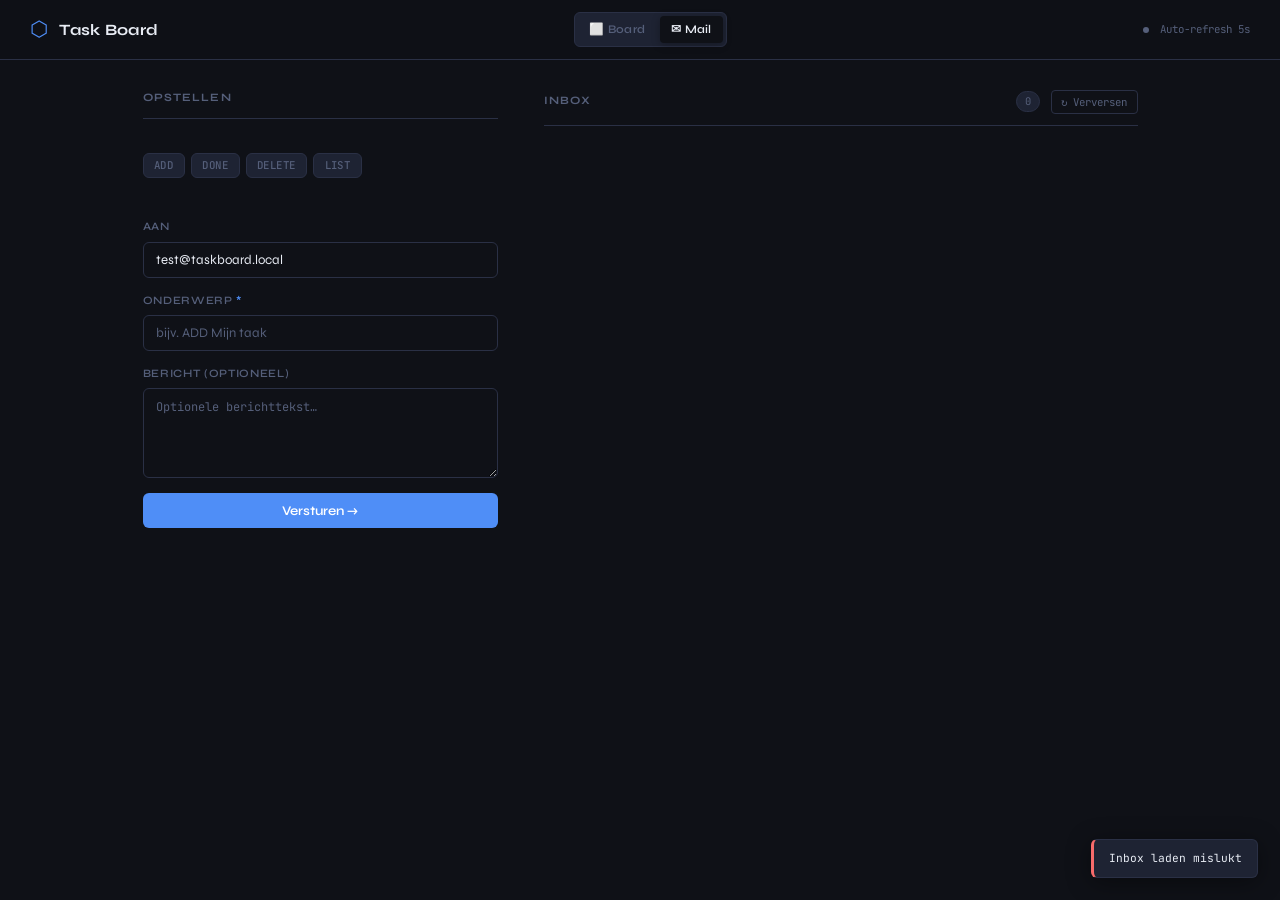
==== frontend/mail.html @ ac13104e "Email API + Email frontend - Adding email endpoint to get tasks and give commands. - Adding email fr" ====
<!DOCTYPE html>
<html lang="nl">

<head>
    <meta charset="UTF-8" />
    <meta name="viewport" content="width=device-width, initial-scale=1.0" />
    <title>Task Board - Mail</title>
    <link rel="preconnect" href="https://fonts.googleapis.com" />
    <link rel="preconnect" href="https://fonts.gstatic.com" crossorigin />
    <link
        href="https://fonts.googleapis.com/css2?family=Syne:wght@400;600;700;800&family=JetBrains+Mono:wght@400;500&display=swap"
        rel="stylesheet" />
    <link rel="stylesheet" href="style.css" />
    <style>
        /* ===========================
       Nav
       =========================== */
        .nav {
            display: flex;
            align-items: center;
            gap: 0.25rem;
            background: var(--surface-2);
            border: 1px solid var(--border);
            border-radius: var(--radius-sm);
            padding: 0.2rem;
        }

        .nav-link {
            display: inline-flex;
            align-items: center;
            gap: 0.4rem;
            padding: 0.3rem 0.75rem;
            border-radius: 4px;
            font-family: var(--font-ui);
            font-size: 0.78rem;
            font-weight: 600;
            color: var(--text-3);
            text-decoration: none;
            transition: background var(--transition), color var(--transition);
            letter-spacing: 0.02em;
        }

        .nav-link:hover {
            color: var(--text-2);
            background: var(--surface);
        }

        .nav-link.active {
            background: var(--bg);
            color: var(--text);
            box-shadow: var(--shadow-sm);
        }

        /* ===========================
       Mail layout (two-column)
       =========================== */
        .mail-layout {
            display: grid;
            grid-template-columns: 400px 1px 1fr;
            gap: 0;
            max-width: 1100px;
            margin: 0 auto;
            padding: 2rem 2rem 4rem;
            min-height: calc(100vh - 60px);
        }

        /* ===========================
       Panel (shared)
       =========================== */
        .panel {
            padding: 0 1.5rem;
        }

        .panel-header {
            display: flex;
            align-items: center;
            gap: 0.75rem;
            margin-bottom: 1.25rem;
            padding-bottom: 0.75rem;
            border-bottom: 1px solid var(--border);
        }

        .panel-title {
            font-size: 0.75rem;
            font-weight: 700;
            text-transform: uppercase;
            letter-spacing: 0.1em;
            color: var(--text-3);
            flex: 1;
        }

        .inbox-count {
            font-family: var(--font-mono);
            font-size: 0.7rem;
            background: var(--surface-2);
            color: var(--text-3);
            padding: 0.1rem 0.45rem;
            border-radius: 20px;
            border: 1px solid var(--border);
            min-width: 24px;
            text-align: center;
        }

        /* ===========================
       Compose panel
       =========================== */
        .compose-panel {
            display: flex;
            flex-direction: column;
            gap: 1rem;
        }

        /* Quick-command shortcut buttons */
        .cmd-row {
            display: flex;
            gap: 0.4rem;
            flex-wrap: wrap;
        }

        .cmd-btn {
            background: var(--surface-2);
            border: 1px solid var(--border);
            color: var(--text-3);
            padding: 0.3rem 0.7rem;
            border-radius: var(--radius-sm);
            font-family: var(--font-mono);
            font-size: 0.72rem;
            font-weight: 500;
            cursor: pointer;
            transition: border-color var(--transition), color var(--transition), background var(--transition);
            letter-spacing: 0.04em;
        }

        .cmd-btn:hover {
            border-color: var(--accent);
            color: var(--accent);
            background: var(--accent-dim);
        }

        /* Command syntax hint */
        .cmd-hint {
            font-family: var(--font-mono);
            font-size: 0.7rem;
            color: var(--green);
            min-height: 1.1em;
            transition: color var(--transition);
        }

        /* Body textarea override */
        textarea.field-input {
            resize: vertical;
            min-height: 90px;
            font-family: var(--font-mono);
            font-size: 0.8rem;
            line-height: 1.6;
        }

        /* Send button full width */
        #btn-send {
            width: 100%;
            padding: 0.65rem 1rem;
            font-size: 0.88rem;
        }

        #btn-send:disabled {
            opacity: 0.5;
            cursor: not-allowed;
            transform: none;
        }

        .send-error {
            font-family: var(--font-mono);
            font-size: 0.72rem;
            color: var(--red);
            min-height: 1em;
        }

        /* ===========================
       Inbox panel
       =========================== */
        .inbox-panel {
            display: flex;
            flex-direction: column;
            gap: 0;
        }

        .last-update {
            font-family: var(--font-mono);
            font-size: 0.68rem;
            color: var(--text-3);
            margin-bottom: 1rem;
            min-height: 1em;
        }

        .btn-refresh {
            font-family: var(--font-mono);
            font-size: 0.72rem;
            padding: 0.25rem 0.6rem;
            border-radius: 4px;
            background: transparent;
            border: 1px solid var(--border);
            color: var(--text-3);
            cursor: pointer;
            transition: border-color var(--transition), color var(--transition);
        }

        .btn-refresh:hover {
            border-color: var(--border-hover);
            color: var(--text-2);
        }

        .mail-list {
            display: flex;
            flex-direction: column;
            gap: 0.5rem;
        }

        /* ===========================
       Mail card
       =========================== */
        .mail-card {
            background: var(--surface);
            border: 1px solid var(--border);
            border-radius: var(--radius);
            overflow: hidden;
            transition: border-color var(--transition);
            animation: card-in 200ms ease both;
        }

        @keyframes card-in {
            from {
                opacity: 0;
                transform: translateY(4px);
            }

            to {
                opacity: 1;
                transform: translateY(0);
            }
        }

        .mail-card:hover {
            border-color: var(--border-hover);
        }

        /* Command = subtle accent left border */
        .mail-card.command {
            border-left: 3px solid var(--accent-dim);
        }

        /* Reply  = subtle green left border */
        .mail-card.reply {
            border-left: 3px solid var(--green-dim);
        }

        .mail-card-header {
            padding: 0.75rem 1rem;
            cursor: pointer;
            user-select: none;
            display: flex;
            flex-direction: column;
            gap: 0.35rem;
        }

        .mail-card-top {
            display: flex;
            align-items: center;
            gap: 0.5rem;
            min-width: 0;
        }

        .mail-type-badge {
            flex-shrink: 0;
            font-family: var(--font-mono);
            font-size: 0.63rem;
            font-weight: 500;
            padding: 0.1rem 0.45rem;
            border-radius: 4px;
            letter-spacing: 0.04em;
        }

        .mail-type-badge.command {
            background: var(--accent-dim);
            color: var(--accent);
            border: 1px solid rgba(79, 142, 247, 0.2);
        }

        .mail-type-badge.reply {
            background: var(--green-dim);
            color: var(--green);
            border: 1px solid rgba(62, 207, 142, 0.2);
        }

        .mail-subject {
            font-size: 0.88rem;
            font-weight: 600;
            color: var(--text);
            white-space: nowrap;
            overflow: hidden;
            text-overflow: ellipsis;
            flex: 1;
            min-width: 0;
        }

        .mail-meta {
            display: flex;
            align-items: center;
            gap: 0.75rem;
        }

        .mail-from {
            font-family: var(--font-mono);
            font-size: 0.68rem;
            color: var(--text-3);
            flex: 1;
            white-space: nowrap;
            overflow: hidden;
            text-overflow: ellipsis;
        }

        .mail-date {
            font-family: var(--font-mono);
            font-size: 0.65rem;
            color: var(--text-3);
            white-space: nowrap;
            flex-shrink: 0;
        }

        .mail-expand-icon {
            font-size: 0.7rem;
            color: var(--text-3);
            transition: transform var(--transition);
            flex-shrink: 0;
        }

        .mail-card.expanded .mail-expand-icon {
            transform: rotate(180deg);
        }

        /* Collapsed body: hidden */
        .mail-card-body {
            display: none;
            padding: 0 1rem 0.85rem;
            border-top: 1px solid var(--border);
        }

        .mail-card.expanded .mail-card-body {
            display: block;
        }

        .mail-body {
            font-family: var(--font-mono);
            font-size: 0.75rem;
            color: var(--text-2);
            line-height: 1.7;
            white-space: pre-wrap;
            word-break: break-word;
            padding-top: 0.75rem;
        }

        .mail-body-empty {
            color: var(--text-3);
            font-style: italic;
        }

        /* ===========================
       Polling indicator
       =========================== */
        .poll-dot {
            display: inline-block;
            width: 6px;
            height: 6px;
            border-radius: 50%;
            background: var(--text-3);
            margin-right: 0.3rem;
            vertical-align: middle;
            transition: background 0.2s;
        }

        .poll-dot.active {
            background: var(--green);
            box-shadow: 0 0 5px var(--green);
        }

        /* ===========================
       Responsive
       =========================== */
        @media (max-width: 760px) {
            .mail-layout {
                grid-template-columns: 1fr;
                grid-template-rows: auto 1px auto;
                padding: 1.25rem 1rem 3rem;
            }

            .panel {
                padding: 0;
            }

            .column-divider {
                margin: 1.5rem 0;
                height: 1px;
                width: 100%;
            }

            .header-title {
                display: none;
            }
        }
    </style>
</head>

<body>
    <!-- Header -->
    <header class="header">
        <div class="header-left">
            <span class="logo">⬡</span>
            <h1 class="header-title">Task Board</h1>
        </div>
        <nav class="nav" aria-label="Paginanavigatie">
            <a href="index.html" class="nav-link">⬜ Board</a>
            <a href="mail.html" class="nav-link active">✉ Mail</a>
        </nav>
        <div class="header-right">
            <span class="ws-indicator" id="poll-indicator">
                <span class="poll-dot" id="poll-dot"></span>
                <span class="ws-label" id="poll-label"
                    style="font-family: var(--font-mono); font-size: 0.72rem; color: var(--text-3);">Laden…</span>
            </span>
        </div>
    </header>

    <!-- Mail layout -->
    <main class="mail-layout">

        <!-- LEFT: Compose -->
        <section class="panel compose-panel" aria-label="E-mail opstellen">
            <div class="panel-header">
                <span class="panel-title">Opstellen</span>
            </div>

            <!-- Quick-command shortcuts -->
            <div class="cmd-row" role="group" aria-label="Snelcommando's">
                <button class="cmd-btn" data-cmd="ADD ">ADD</button>
                <button class="cmd-btn" data-cmd="DONE ">DONE</button>
                <button class="cmd-btn" data-cmd="DELETE ">DELETE</button>
                <button class="cmd-btn" data-cmd="LIST">LIST</button>
            </div>

            <!-- Hint -->
            <div class="cmd-hint" id="cmd-hint" aria-live="polite"></div>

            <!-- Fields -->
            <div class="field">
                <label class="field-label" for="input-to">Aan</label>
                <input class="field-input" id="input-to" type="email" value="test@taskboard.local"
                    autocomplete="off" />
            </div>

            <div class="field">
                <label class="field-label" for="input-subject">
                    Onderwerp <span class="required">*</span>
                </label>
                <input class="field-input" id="input-subject" type="text" placeholder="bijv. ADD Mijn taak"
                    autocomplete="off" />
            </div>

            <div class="field">
                <label class="field-label" for="input-body">Bericht (optioneel)</label>
                <textarea class="field-input" id="input-body" placeholder="Optionele berichttekst…"></textarea>
            </div>

            <button class="btn-primary" id="btn-send">Versturen →</button>
            <span class="send-error" id="send-error" role="alert"></span>
        </section>

        <!-- Divider -->
        <div class="column-divider" aria-hidden="true"></div>

        <!-- RIGHT: Inbox -->
        <section class="panel inbox-panel" aria-label="Inbox">
            <div class="panel-header">
                <span class="panel-title">Inbox</span>
                <span class="inbox-count" id="inbox-count" aria-label="Aantal berichten">0</span>
                <button class="btn-refresh" id="btn-refresh" title="Verversen">↻ Verversen</button>
            </div>

            <div class="last-update" id="last-update" aria-live="polite"></div>

            <div class="mail-list" id="mail-list" role="list"></div>

            <div class="empty-state hidden" id="inbox-empty" aria-live="polite">
                <span class="empty-icon">✉</span>
                <p>Geen berichten. Verstuur een commando om te beginnen.</p>
            </div>
        </section>

    </main>

    <!-- Toast container -->
    <div class="toast-container" id="toast-container" aria-live="polite"></div>

    <script src="mail.js"></script>
</body>

</html>
---- frontend/style.css ----
/* ===========================
   CSS Variables
   =========================== */
:root {
    --bg: #0f1117;
    --surface: #181c27;
    --surface-2: #1e2333;
    --border: #2a3045;
    --border-hover: #3d4a6b;

    --text: #e8ecf4;
    --text-2: #8b95b0;
    --text-3: #555f7a;

    --accent: #4f8ef7;
    --accent-dim: #1e3a6e;
    --green: #3ecf8e;
    --green-dim: #0d3324;
    --red: #f76b6b;
    --red-dim: #3d1a1a;
    --amber: #f5a623;
    --amber-dim: #3d2a0a;

    --radius: 10px;
    --radius-sm: 6px;
    --shadow: 0 4px 24px rgba(0, 0, 0, 0.4);
    --shadow-sm: 0 2px 8px rgba(0, 0, 0, 0.3);

    --font-ui: 'Syne', sans-serif;
    --font-mono: 'JetBrains Mono', monospace;

    --transition: 200ms cubic-bezier(0.4, 0, 0.2, 1);
}

/* ===========================
   Reset & Base
   =========================== */
*,
*::before,
*::after {
    box-sizing: border-box;
    margin: 0;
    padding: 0;
}

html {
    font-size: 15px;
}

body {
    background: var(--bg);
    color: var(--text);
    font-family: var(--font-ui);
    min-height: 100vh;
    line-height: 1.5;
    -webkit-font-smoothing: antialiased;
}

/* ===========================
   Header
   =========================== */
.header {
    position: sticky;
    top: 0;
    z-index: 100;
    display: flex;
    align-items: center;
    justify-content: space-between;
    padding: 0 2rem;
    height: 60px;
    background: rgba(15, 17, 23, 0.85);
    backdrop-filter: blur(12px);
    border-bottom: 1px solid var(--border);
}

.header-left {
    display: flex;
    align-items: center;
    gap: 0.75rem;
}

.logo {
    font-size: 1.4rem;
    color: var(--accent);
    line-height: 1;
}

.header-title {
    font-size: 1.05rem;
    font-weight: 700;
    letter-spacing: 0.02em;
    color: var(--text);
}

.header-right {
    display: flex;
    align-items: center;
    gap: 1rem;
}

/* ===========================
   WebSocket indicator
   =========================== */
.ws-indicator {
    display: flex;
    align-items: center;
    gap: 0.45rem;
    font-family: var(--font-mono);
    font-size: 0.72rem;
    color: var(--text-3);
}

.ws-dot {
    width: 7px;
    height: 7px;
    border-radius: 50%;
    background: var(--text-3);
    transition: background var(--transition);
}

.ws-indicator.connected .ws-dot {
    background: var(--green);
    box-shadow: 0 0 6px var(--green);
}

.ws-indicator.connected .ws-label {
    color: var(--green);
}

.ws-indicator.disconnected .ws-dot {
    background: var(--red);
}

.ws-indicator.disconnected .ws-label {
    color: var(--red);
}

/* ===========================
   Buttons
   =========================== */
.btn-primary {
    background: var(--accent);
    color: #fff;
    border: none;
    padding: 0.5rem 1rem;
    border-radius: var(--radius-sm);
    font-family: var(--font-ui);
    font-size: 0.85rem;
    font-weight: 600;
    cursor: pointer;
    transition: opacity var(--transition), transform var(--transition);
    white-space: nowrap;
}

.btn-primary:hover {
    opacity: 0.88;
}

.btn-primary:active {
    transform: scale(0.97);
}

.btn-ghost {
    background: transparent;
    color: var(--text-2);
    border: 1px solid var(--border);
    padding: 0.5rem 1rem;
    border-radius: var(--radius-sm);
    font-family: var(--font-ui);
    font-size: 0.85rem;
    font-weight: 600;
    cursor: pointer;
    transition: border-color var(--transition), color var(--transition);
}

.btn-ghost:hover {
    border-color: var(--border-hover);
    color: var(--text);
}

.btn-icon {
    background: transparent;
    border: 1px solid transparent;
    color: var(--text-3);
    padding: 0.3rem;
    border-radius: var(--radius-sm);
    cursor: pointer;
    font-size: 0.8rem;
    line-height: 1;
    transition: background var(--transition), color var(--transition), border-color var(--transition);
    display: flex;
    align-items: center;
    justify-content: center;
    width: 28px;
    height: 28px;
}

.btn-icon:hover {
    background: var(--surface-2);
    border-color: var(--border);
    color: var(--text);
}

.btn-icon.danger:hover {
    background: var(--red-dim);
    border-color: var(--red);
    color: var(--red);
}

.btn-icon.complete:hover {
    background: var(--green-dim);
    border-color: var(--green);
    color: var(--green);
}

.clear-btn {
    background: transparent;
    border: none;
    color: var(--text-3);
    font-family: var(--font-mono);
    font-size: 0.7rem;
    cursor: pointer;
    padding: 0;
    margin-top: 0.35rem;
    transition: color var(--transition);
}

.clear-btn:hover {
    color: var(--red);
}

/* ===========================
   Board layout
   =========================== */
.board {
    display: grid;
    grid-template-columns: 1fr 1px 1fr;
    gap: 0;
    max-width: 1100px;
    margin: 0 auto;
    padding: 2rem 2rem 4rem;
    min-height: calc(100vh - 60px);
}

.column {
    padding: 0 1.5rem;
}

.column-divider {
    background: var(--border);
    margin: 0 0.5rem;
    border-radius: 1px;
}

.column-header {
    display: flex;
    align-items: center;
    justify-content: space-between;
    margin-bottom: 1.25rem;
    padding-bottom: 0.75rem;
    border-bottom: 1px solid var(--border);
}

.column-title {
    font-size: 0.75rem;
    font-weight: 700;
    text-transform: uppercase;
    letter-spacing: 0.1em;
    color: var(--text-3);
}

.column-count {
    font-family: var(--font-mono);
    font-size: 0.7rem;
    background: var(--surface-2);
    color: var(--text-3);
    padding: 0.1rem 0.45rem;
    border-radius: 20px;
    border: 1px solid var(--border);
    min-width: 24px;
    text-align: center;
}

.task-list {
    display: flex;
    flex-direction: column;
    gap: 0.65rem;
}

/* ===========================
   Task card
   =========================== */
.task-card {
    background: var(--surface);
    border: 1px solid var(--border);
    border-radius: var(--radius);
    padding: 0.9rem 1rem;
    transition: border-color var(--transition), box-shadow var(--transition), transform var(--transition);
    animation: card-in 200ms ease both;
}

@keyframes card-in {
    from {
        opacity: 0;
        transform: translateY(6px);
    }

    to {
        opacity: 1;
        transform: translateY(0);
    }
}

.task-card:hover {
    border-color: var(--border-hover);
    box-shadow: var(--shadow-sm);
}

.task-card.done {
    opacity: 0.55;
}

.task-card-top {
    display: flex;
    align-items: flex-start;
    gap: 0.75rem;
}

.task-check {
    flex-shrink: 0;
    width: 18px;
    height: 18px;
    border-radius: 50%;
    border: 2px solid var(--border-hover);
    margin-top: 2px;
    cursor: pointer;
    transition: background var(--transition), border-color var(--transition);
    display: flex;
    align-items: center;
    justify-content: center;
    font-size: 0.6rem;
    color: transparent;
}

.task-check:hover {
    border-color: var(--green);
}

.task-card.done .task-check {
    background: var(--green);
    border-color: var(--green);
    color: #000;
}

.task-body {
    flex: 1;
    min-width: 0;
}

.task-title {
    font-size: 0.92rem;
    font-weight: 600;
    color: var(--text);
    word-break: break-word;
    line-height: 1.4;
}

.task-card.done .task-title {
    text-decoration: line-through;
    color: var(--text-3);
}

.task-meta {
    display: flex;
    flex-wrap: wrap;
    gap: 0.4rem;
    margin-top: 0.5rem;
}

.meta-tag {
    display: inline-flex;
    align-items: center;
    gap: 0.25rem;
    font-family: var(--font-mono);
    font-size: 0.68rem;
    color: var(--text-3);
    background: var(--surface-2);
    border: 1px solid var(--border);
    padding: 0.1rem 0.45rem;
    border-radius: 4px;
}

.meta-tag.location {
    color: var(--accent);
    border-color: var(--accent-dim);
    background: rgba(79, 142, 247, 0.06);
}

.meta-tag.deadline {
    color: var(--amber);
    border-color: var(--amber-dim);
    background: rgba(245, 166, 35, 0.06);
}

.meta-tag.deadline.overdue {
    color: var(--red);
    border-color: var(--red-dim);
    background: rgba(247, 107, 107, 0.06);
}

.meta-tag.weather {
    color: var(--green);
    border-color: var(--green-dim);
    background: rgba(62, 207, 142, 0.06);
}

.meta-tag.version {
    color: var(--text-3);
}

.task-actions {
    display: flex;
    gap: 0.25rem;
    flex-shrink: 0;
    opacity: 0;
    transition: opacity var(--transition);
}

.task-card:hover .task-actions {
    opacity: 1;
}

/* ===========================
   Empty state
   =========================== */
.empty-state {
    text-align: center;
    padding: 5rem 2rem;
    color: var(--text-3);
}

.empty-icon {
    display: block;
    font-size: 3rem;
    margin-bottom: 1rem;
    opacity: 0.3;
}

.empty-state p {
    font-size: 0.9rem;
}

/* ===========================
   Modal
   =========================== */
.modal-backdrop {
    position: fixed;
    inset: 0;
    background: rgba(0, 0, 0, 0.6);
    backdrop-filter: blur(4px);
    display: flex;
    align-items: center;
    justify-content: center;
    z-index: 200;
    animation: fade-in 150ms ease both;
}

@keyframes fade-in {
    from {
        opacity: 0;
    }

    to {
        opacity: 1;
    }
}

.modal {
    background: var(--surface);
    border: 1px solid var(--border);
    border-radius: var(--radius);
    box-shadow: var(--shadow);
    width: 100%;
    max-width: 460px;
    animation: modal-in 200ms cubic-bezier(0.34, 1.56, 0.64, 1) both;
}

.modal-sm {
    max-width: 360px;
}

@keyframes modal-in {
    from {
        opacity: 0;
        transform: scale(0.94) translateY(8px);
    }

    to {
        opacity: 1;
        transform: scale(1) translateY(0);
    }
}

.modal-header {
    display: flex;
    align-items: center;
    justify-content: space-between;
    padding: 1.1rem 1.25rem 0.75rem;
    border-bottom: 1px solid var(--border);
}

.modal-title {
    font-size: 1rem;
    font-weight: 700;
}

.modal-close {
    background: transparent;
    border: none;
    color: var(--text-3);
    font-size: 0.9rem;
    cursor: pointer;
    padding: 0.25rem;
    border-radius: 4px;
    transition: color var(--transition), background var(--transition);
    line-height: 1;
}

.modal-close:hover {
    color: var(--text);
    background: var(--surface-2);
}

.modal-body {
    padding: 1.1rem 1.25rem;
    display: flex;
    flex-direction: column;
    gap: 1rem;
}

.modal-footer {
    display: flex;
    align-items: center;
    justify-content: flex-end;
    gap: 0.6rem;
    padding: 0.75rem 1.25rem 1.1rem;
    border-top: 1px solid var(--border);
}

.modal-error {
    flex: 1;
    font-family: var(--font-mono);
    font-size: 0.72rem;
    color: var(--red);
    min-height: 1em;
}

.conflict-text {
    font-size: 0.88rem;
    color: var(--text-2);
    line-height: 1.6;
}

/* ===========================
   Form fields
   =========================== */
.field {
    display: flex;
    flex-direction: column;
    gap: 0.35rem;
}

.field-label {
    font-size: 0.75rem;
    font-weight: 600;
    text-transform: uppercase;
    letter-spacing: 0.06em;
    color: var(--text-3);
}

.required {
    color: var(--accent);
}

.field-input {
    background: var(--bg);
    border: 1px solid var(--border);
    border-radius: var(--radius-sm);
    padding: 0.6rem 0.8rem;
    color: var(--text);
    font-family: var(--font-ui);
    font-size: 0.88rem;
    outline: none;
    transition: border-color var(--transition), box-shadow var(--transition);
    width: 100%;
}

.field-input:focus {
    border-color: var(--accent);
    box-shadow: 0 0 0 2px rgba(79, 142, 247, 0.15);
}

.field-input::placeholder {
    color: var(--text-3);
}

select.field-input {
    cursor: pointer;
}

.field-hint {
    font-family: var(--font-mono);
    font-size: 0.7rem;
    color: var(--green);
    min-height: 1em;
}

/* ===========================
   Toast
   =========================== */
.toast-container {
    position: fixed;
    bottom: 1.5rem;
    right: 1.5rem;
    z-index: 300;
    display: flex;
    flex-direction: column;
    gap: 0.5rem;
    pointer-events: none;
}

.toast {
    background: var(--surface-2);
    border: 1px solid var(--border);
    border-radius: var(--radius-sm);
    padding: 0.65rem 1rem;
    font-family: var(--font-mono);
    font-size: 0.75rem;
    color: var(--text);
    box-shadow: var(--shadow);
    pointer-events: all;
    animation: toast-in 250ms ease both;
    max-width: 300px;
}

.toast.success {
    border-left: 3px solid var(--green);
}

.toast.error {
    border-left: 3px solid var(--red);
}

.toast.info {
    border-left: 3px solid var(--accent);
}

@keyframes toast-in {
    from {
        opacity: 0;
        transform: translateX(12px);
    }

    to {
        opacity: 1;
        transform: translateX(0);
    }
}

@keyframes toast-out {
    from {
        opacity: 1;
        transform: translateX(0);
    }

    to {
        opacity: 0;
        transform: translateX(12px);
    }
}

/* ===========================
   Utility
   =========================== */
.hidden {
    display: none !important;
}

/* ===========================
   Scrollbar
   =========================== */
::-webkit-scrollbar {
    width: 6px;
}

::-webkit-scrollbar-track {
    background: var(--bg);
}

::-webkit-scrollbar-thumb {
    background: var(--border);
    border-radius: 3px;
}

::-webkit-scrollbar-thumb:hover {
    background: var(--border-hover);
}

/* ===========================
   Responsive
   =========================== */
@media (max-width: 680px) {
    .board {
        grid-template-columns: 1fr;
        grid-template-rows: auto 1px auto;
        padding: 1.25rem 1rem 3rem;
    }

    .column {
        padding: 0;
    }

    .column-divider {
        margin: 0.5rem 0;
        height: 1px;
        width: 100%;
    }

    .header {
        padding: 0 1rem;
    }

    .header-title {
        display: none;
    }
}

/* ===========================
   Navigation links
   =========================== */

.nav {
    display: flex;
    align-items: center;
    gap: 0.25rem;
    background: var(--surface-2);
    border: 1px solid var(--border);
    border-radius: var(--radius-sm);
    padding: 0.2rem;
}

.nav-link {
    display: inline-flex;
    align-items: center;
    gap: 0.4rem;
    padding: 0.3rem 0.75rem;
    border-radius: 4px;
    font-family: var(--font-ui);
    font-size: 0.78rem;
    font-weight: 600;
    color: var(--text-3);
    text-decoration: none;
    transition: background var(--transition), color var(--transition);
    letter-spacing: 0.02em;
}

.nav-link:hover {
    color: var(--text-2);
    background: var(--surface);
}

.nav-link.active {
    background: var(--bg);
    color: var(--text);
    box-shadow: var(--shadow-sm);
}
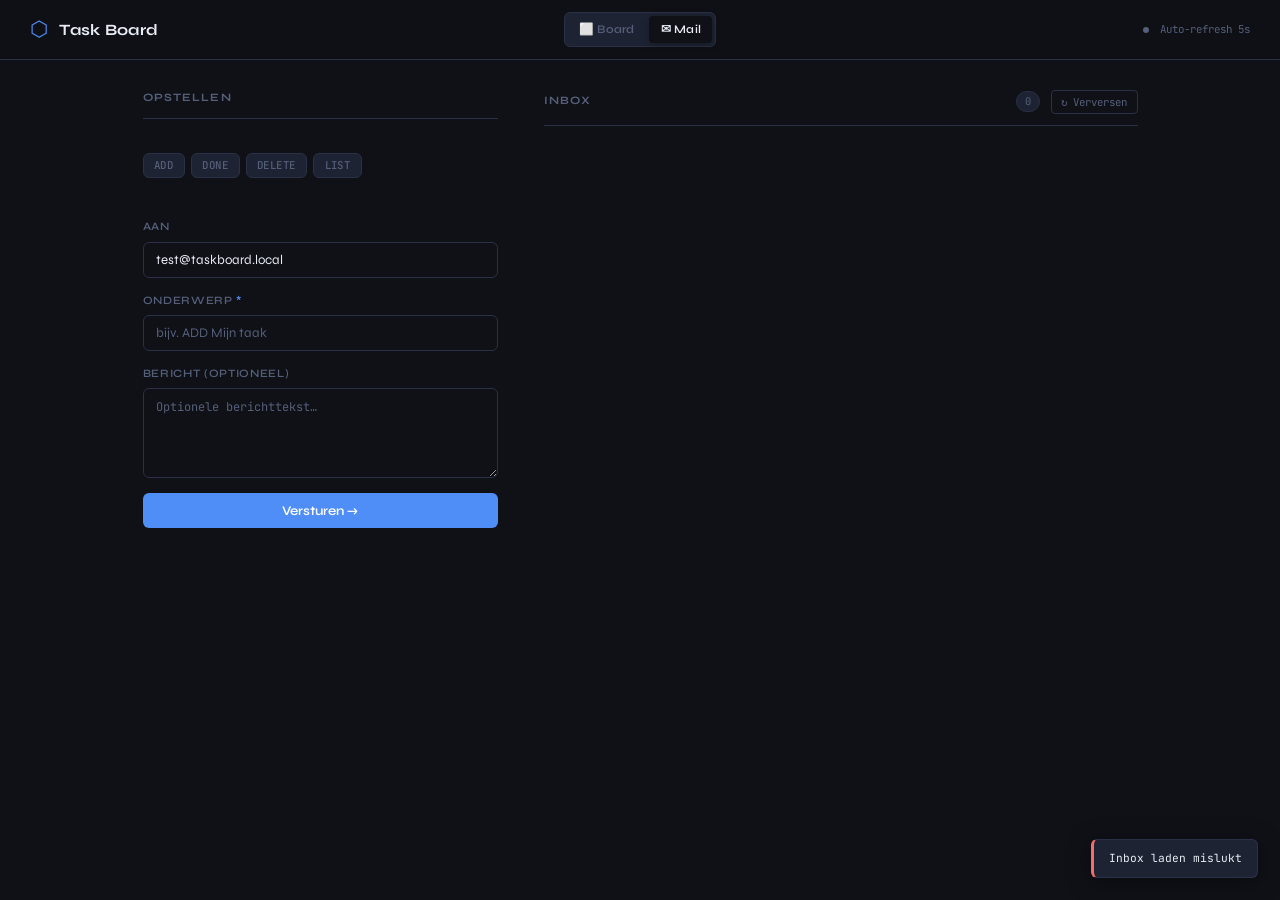
==== commit ae59ff91: "General small fixes - Small fixes - Small frontend changes" ====
--- a/frontend/mail.html
+++ b/frontend/mail.html
@@ -13,45 +13,6 @@
     <link rel="stylesheet" href="style.css" />
     <style>
         /* ===========================
-       Nav
-       =========================== */
-        .nav {
-            display: flex;
-            align-items: center;
-            gap: 0.25rem;
-            background: var(--surface-2);
-            border: 1px solid var(--border);
-            border-radius: var(--radius-sm);
-            padding: 0.2rem;
-        }
-
-        .nav-link {
-            display: inline-flex;
-            align-items: center;
-            gap: 0.4rem;
-            padding: 0.3rem 0.75rem;
-            border-radius: 4px;
-            font-family: var(--font-ui);
-            font-size: 0.78rem;
-            font-weight: 600;
-            color: var(--text-3);
-            text-decoration: none;
-            transition: background var(--transition), color var(--transition);
-            letter-spacing: 0.02em;
-        }
-
-        .nav-link:hover {
-            color: var(--text-2);
-            background: var(--surface);
-        }
-
-        .nav-link.active {
-            background: var(--bg);
-            color: var(--text);
-            box-shadow: var(--shadow-sm);
-        }
-
-        /* ===========================
        Mail layout (two-column)
        =========================== */
         .mail-layout {
@@ -224,6 +185,9 @@
             border-radius: var(--radius);
             overflow: hidden;
             transition: border-color var(--transition);
+        }
+
+        .mail-card.is-new {
             animation: card-in 200ms ease both;
         }
 
@@ -502,4 +466,4 @@
     <script src="mail.js"></script>
 </body>
 
-</html>+</html>
--- a/frontend/style.css
+++ b/frontend/style.css
@@ -56,16 +56,13 @@
     -webkit-font-smoothing: antialiased;
 }
 
-/* ===========================
-   Header
-   =========================== */
 .header {
     position: sticky;
     top: 0;
     z-index: 100;
-    display: flex;
-    align-items: center;
-    justify-content: space-between;
+    display: grid;
+    grid-template-columns: 1fr auto 1fr;
+    align-items: center;
     padding: 0 2rem;
     height: 60px;
     background: rgba(15, 17, 23, 0.85);
@@ -96,6 +93,7 @@
     display: flex;
     align-items: center;
     gap: 1rem;
+    justify-self: end;
 }
 
 /* ===========================
@@ -773,4 +771,4 @@
     background: var(--bg);
     color: var(--text);
     box-shadow: var(--shadow-sm);
-}+}
